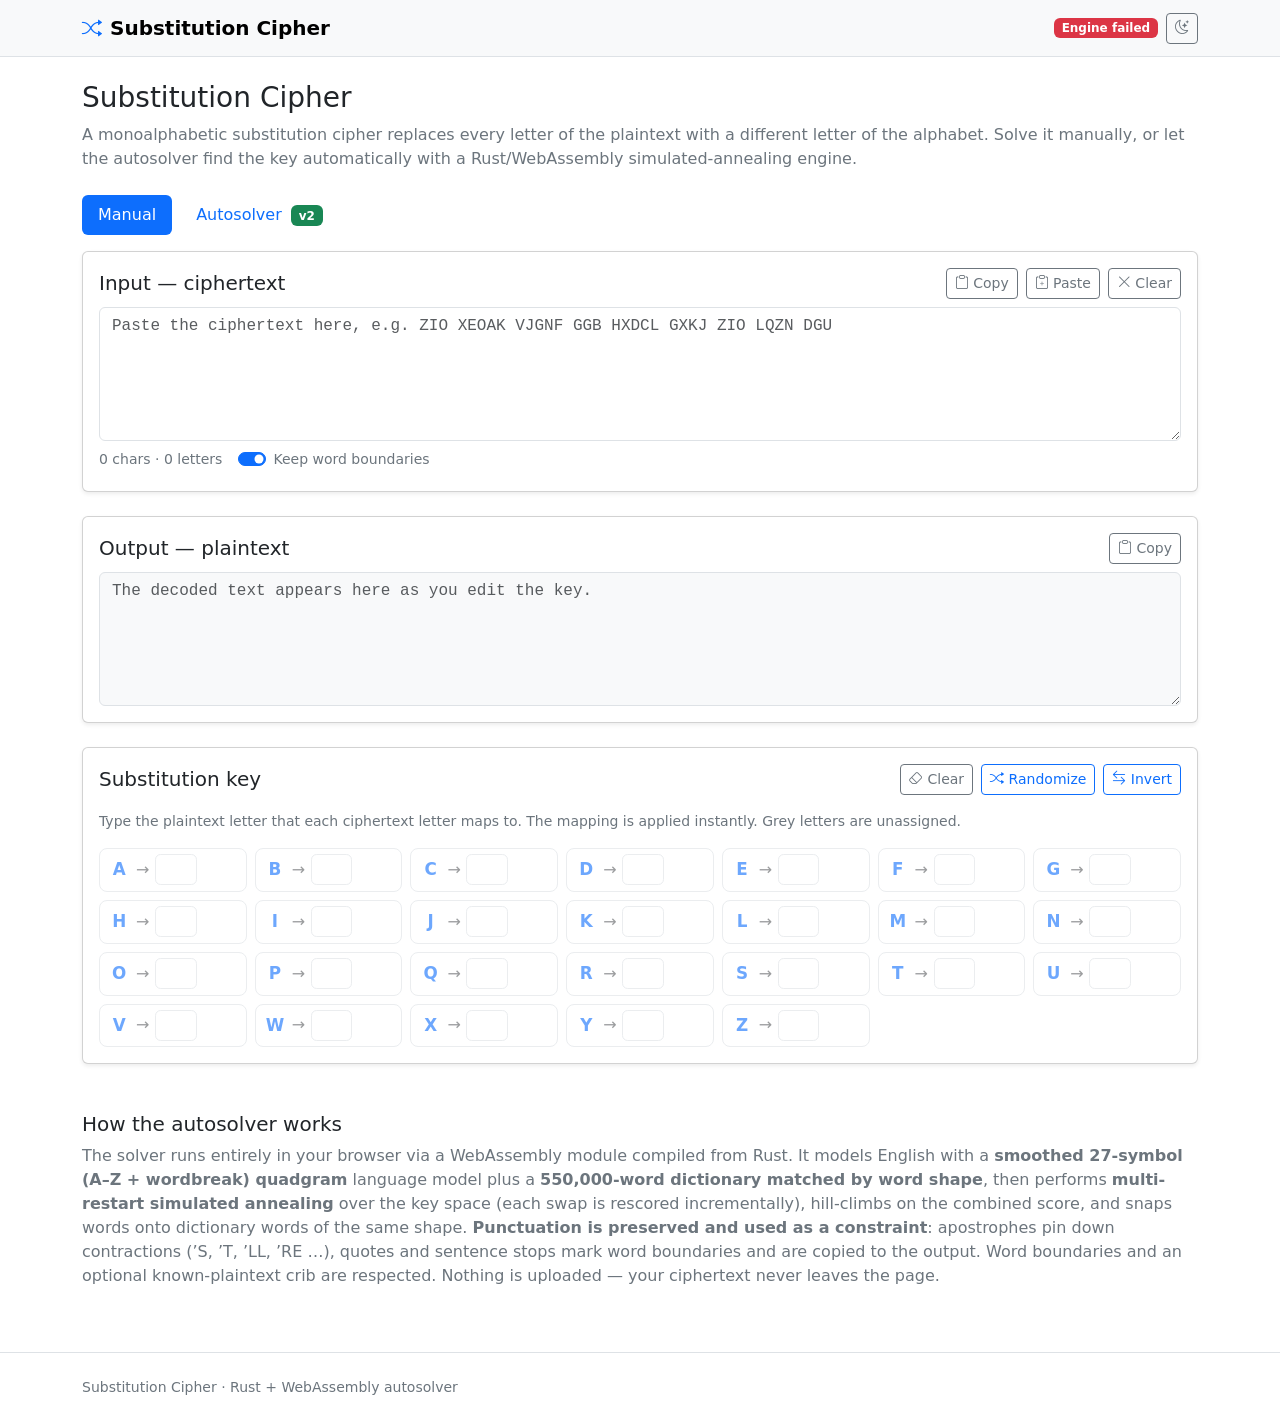
==== current-site/index.html @ 85a7abe1 "Substitution solver: Rust+WASM solver, site, daily puzzle pipeline, Cloudflare automation" ====
<!DOCTYPE html>
<html lang="en" data-bs-theme="light">
<head>
  <meta charset="utf-8">
  <meta name="viewport" content="width=device-width, initial-scale=1">
  <title>Substitution Cipher Solver (Autosolver) — Rust/WASM</title>
  <meta name="description" content="Solve monoalphabetic substitution ciphers automatically with a Rust/WASM simulated-annealing autosolver using smoothed quadgram + dictionary scoring.">
  <link href="https://cdn.jsdelivr.net/npm/bootstrap@5.3.3/dist/css/bootstrap.min.css" rel="stylesheet">
  <link href="https://cdn.jsdelivr.net/npm/bootstrap-icons@1.11.3/font/bootstrap-icons.min.css" rel="stylesheet">
  <link href="style.css" rel="stylesheet">
</head>
<body>
  <nav class="navbar navbar-expand-lg bg-body-tertiary border-bottom sticky-top">
    <div class="container">
      <a class="navbar-brand d-flex align-items-center gap-2" href="#">
        <i class="bi bi-shuffle text-primary"></i>
        <span class="fw-semibold">Substitution Cipher</span>
      </a>
      <div class="d-flex align-items-center gap-2 ms-auto">
        <span class="badge text-bg-secondary" id="engineBadge">Rust · WASM</span>
        <button class="btn btn-sm btn-outline-secondary" id="themeToggle" title="Toggle theme">
          <i class="bi bi-moon-stars"></i>
        </button>
      </div>
    </div>
  </nav>

  <main class="container py-4">
    <header class="mb-4">
      <h1 class="h3">Substitution Cipher</h1>
      <p class="text-secondary mb-0">
        A monoalphabetic substitution cipher replaces every letter of the plaintext with a
        different letter of the alphabet. Solve it manually, or let the autosolver find the key
        automatically with a Rust/WebAssembly simulated-annealing engine.
      </p>
    </header>

    <!-- Tabs -->
    <ul class="nav nav-pills gap-2 mb-3" role="tablist">
      <li class="nav-item" role="presentation">
        <button class="nav-link active" id="manual-tab" data-bs-toggle="tab"
                data-bs-target="#manual" type="button" role="tab">Manual</button>
      </li>
      <li class="nav-item" role="presentation">
        <button class="nav-link" id="autosolver-tab" data-bs-toggle="tab"
                data-bs-target="#autosolver" type="button" role="tab">
          Autosolver <span class="badge text-bg-success ms-1" id="autoBadge">v2</span>
        </button>
      </li>
    </ul>

    <div class="card shadow-sm mb-4">
      <div class="card-body">
        <div class="d-flex align-items-center mb-2">
          <label for="toolInput" class="h5 m-0 me-auto">Input — ciphertext</label>
          <button class="btn btn-outline-secondary btn-sm" id="copyInputBtn"><i class="bi bi-clipboard"></i> Copy</button>
          <button class="btn btn-outline-secondary btn-sm ms-2" id="pasteInputBtn"><i class="bi bi-clipboard-plus"></i> Paste</button>
          <button class="btn btn-outline-secondary btn-sm ms-2" id="clearInputBtn"><i class="bi bi-x-lg"></i> Clear</button>
        </div>
        <textarea id="toolInput" class="form-control font-monospace" rows="5" spellcheck="false"
          placeholder="Paste the ciphertext here, e.g. ZIO XEOAK VJGNF GGB HXDCL GXKJ ZIO LQZN DGU"></textarea>
        <div class="d-flex flex-wrap gap-3 mt-2 small text-secondary">
          <span id="inputStats">0 chars · 0 letters</span>
          <div class="form-check form-switch">
            <input class="form-check-input" type="checkbox" id="delimiterKeep" checked>
            <label class="form-check-label" for="delimiterKeep">Keep word boundaries</label>
          </div>
        </div>
      </div>
    </div>

    <div class="tab-content">
      <!-- ============ MANUAL ============ -->
      <div class="tab-pane fade show active" id="manual" role="tabpanel">
        <div class="card shadow-sm mb-4">
          <div class="card-body">
            <div class="d-flex align-items-center mb-2">
              <span class="h5 m-0 me-auto">Output — plaintext</span>
              <button class="btn btn-outline-secondary btn-sm" id="copyOutputBtn"><i class="bi bi-clipboard"></i> Copy</button>
            </div>
            <textarea id="manualOutput" class="form-control font-monospace" rows="5" readonly
              placeholder="The decoded text appears here as you edit the key."></textarea>
          </div>
        </div>

        <div class="card shadow-sm">
          <div class="card-body">
            <div class="d-flex align-items-center mb-3 flex-wrap gap-2">
              <span class="h5 m-0 me-auto">Substitution key</span>
              <button class="btn btn-sm btn-outline-secondary" id="clearKeyButton"><i class="bi bi-eraser"></i> Clear</button>
              <button class="btn btn-sm btn-outline-primary" id="randomizeKeyButton"><i class="bi bi-shuffle"></i> Randomize</button>
              <button class="btn btn-sm btn-outline-primary" id="invertKeyButton"><i class="bi bi-arrow-left-right"></i> Invert</button>
            </div>
            <p class="text-secondary small">
              Type the plaintext letter that each ciphertext letter maps to. The mapping is applied
              instantly. Grey letters are unassigned.
            </p>
            <div id="keyGrid" class="key-grid"></div>
          </div>
        </div>
      </div>

      <!-- ============ AUTOSOLVER ============ -->
      <div class="tab-pane fade" id="autosolver" role="tabpanel">
        <div class="card shadow-sm mb-4">
          <div class="card-body">
            <div class="row g-3">
              <div class="col-md-4">
                <label class="form-label" for="expectedText">Known plaintext (crib) <span class="text-secondary">optional</span></label>
                <input type="text" class="form-control font-monospace" id="expectedText"
                       placeholder="e.g. THE" spellcheck="false">
                <div class="form-text">A word/phrase you think appears in the plaintext.</div>
              </div>
              <div class="col-md-3">
                <label class="form-label" for="numberOfResults">Results to keep</label>
                <input type="number" class="form-control" id="numberOfResults" value="5" min="1" max="20">
              </div>
              <div class="col-md-2">
                <label class="form-label" for="searchDepth">Search depth</label>
                <input type="number" class="form-control" id="searchDepth" value="12000" min="100" max="200000">
              </div>
              <div class="col-md-3">
                <label class="form-label" for="analysisQuality">Quality</label>
                <select class="form-select" id="analysisQuality">
                  <option value="standard" selected>Standard</option>
                  <option value="high">High (slower, more accurate)</option>
                </select>
              </div>
            </div>

            <div class="d-flex align-items-center gap-2 mt-3">
              <button class="btn btn-primary" id="autosolveButton">
                <span class="spinner-border spinner-border-sm me-2 d-none" id="solveSpinner"></span>
                <i class="bi bi-lightning-charge"></i> Auto Solve
              </button>
              <button class="btn btn-outline-danger d-none" id="stopButton"><i class="bi bi-stop-fill"></i> Stop</button>
              <span class="text-secondary small ms-auto" id="solveStatus">Ready.</span>
            </div>
          </div>
        </div>

        <div id="resultsContainer"></div>
      </div>
    </div>

    <section class="mt-5">
      <h2 class="h5">How the autosolver works</h2>
      <p class="text-secondary">
        The solver runs entirely in your browser via a WebAssembly module compiled from Rust.
        It models English with a <strong>smoothed 27-symbol (A–Z + wordbreak) quadgram</strong>
        language model plus a <strong>550,000-word dictionary matched by word shape</strong>, then
        performs <strong>multi-restart simulated annealing</strong> over the key space (each swap is
        rescored incrementally), hill-climbs on the combined score, and snaps words onto dictionary
        words of the same shape. <strong>Punctuation is preserved and used as a constraint</strong>:
        apostrophes pin down contractions (’S, ’T, ’LL, ’RE …), quotes and sentence stops mark word
        boundaries and are copied to the output. Word boundaries and an optional known-plaintext
        crib are respected. Nothing is uploaded — your ciphertext never leaves the page.
      </p>
    </section>
  </main>

  <footer class="border-top py-4 mt-4">
    <div class="container text-secondary small d-flex flex-wrap gap-3 justify-content-between">
      <span>Substitution Cipher · Rust + WebAssembly autosolver</span>
      <span id="footerStats"></span>
    </div>
  </footer>

  <script src="https://cdn.jsdelivr.net/npm/bootstrap@5.3.3/dist/js/bootstrap.bundle.min.js"></script>
  <script type="module" src="app.js"></script>
</body>
</html>
---- current-site/style.css ----
:root {
  --key-cell-size: 44px;
}

body {
  min-height: 100vh;
}

.font-monospace {
  font-family: "SFMono-Regular", Consolas, "Liberation Mono", Menlo, monospace;
}

.key-grid {
  display: grid;
  grid-template-columns: repeat(auto-fill, minmax(140px, 1fr));
  gap: .5rem;
}

.key-cell {
  display: flex;
  align-items: center;
  gap: .35rem;
  border: 1px solid var(--bs-border-color);
  border-radius: .5rem;
  padding: .35rem .5rem;
  background: var(--bs-body-bg);
}

.key-cell .cipher-letter {
  font-weight: 700;
  font-size: 1.05rem;
  width: 1.4rem;
  text-align: center;
  color: var(--bs-primary);
}

.key-cell .arrow {
  color: var(--bs-secondary-color);
}

.key-cell input {
  width: 2.6rem;
  text-align: center;
  text-transform: uppercase;
  font-weight: 600;
  border: 1px solid var(--bs-border-color);
  border-radius: .35rem;
  background: var(--bs-body-bg);
  color: var(--bs-body-color);
  padding: .15rem;
}

.key-cell input:focus {
  outline: 2px solid var(--bs-primary);
}

.key-cell.unassigned {
  opacity: .6;
}

.result-card {
  border: 1px solid var(--bs-border-color);
  border-radius: .6rem;
  margin-bottom: .75rem;
  overflow: hidden;
}

.result-card .result-head {
  display: flex;
  align-items: center;
  gap: .5rem;
  padding: .5rem .75rem;
  background: var(--bs-tertiary-bg);
  font-size: .85rem;
}

.result-card .result-body {
  padding: .75rem;
  font-family: "SFMono-Regular", Consolas, monospace;
  white-space: pre-wrap;
  word-break: break-word;
}

.result-card.rank-1 {
  border-color: var(--bs-primary);
  box-shadow: 0 0 0 1px var(--bs-primary);
}

.score-badge {
  font-variant-numeric: tabular-nums;
}

textarea[readonly] {
  background: var(--bs-tertiary-bg);
}

@media (max-width: 576px) {
  .key-grid { grid-template-columns: repeat(auto-fill, minmax(110px, 1fr)); }
}
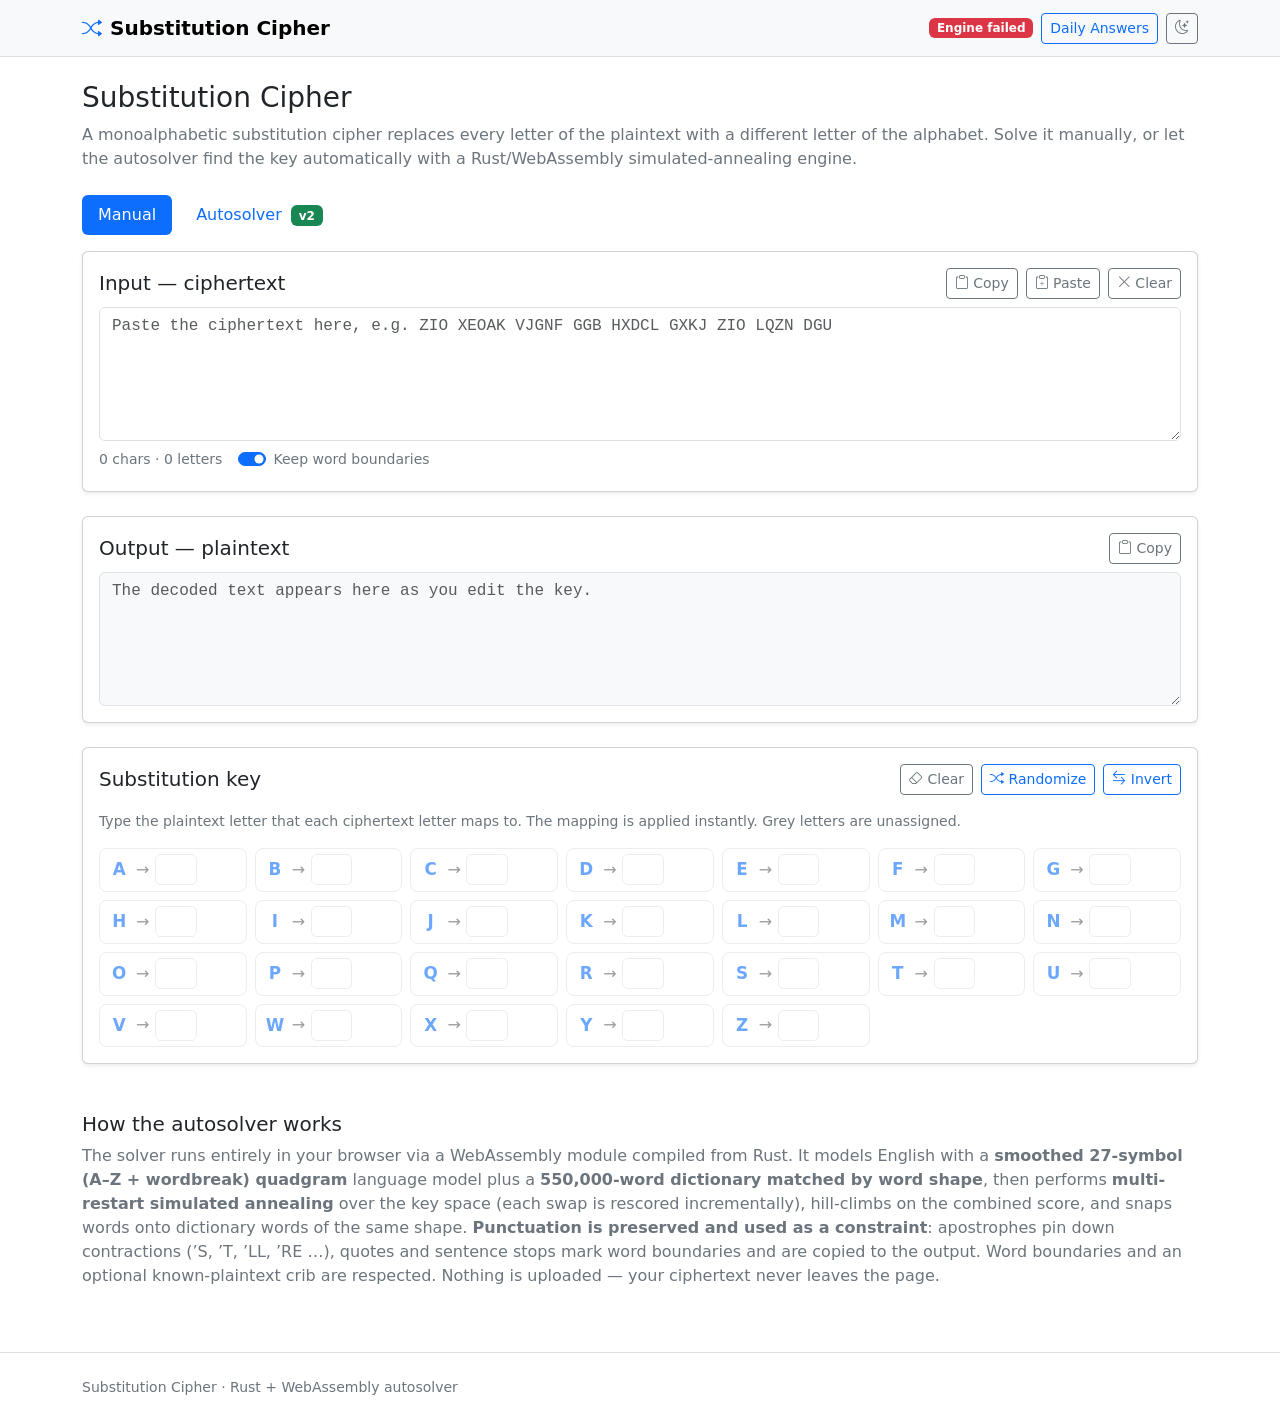
==== commit 4a699dd9: "Static daily answers page: renderer + nav link + workflow rebuild/deploy step" ====
--- a/current-site/index.html
+++ b/current-site/index.html
@@ -18,6 +18,7 @@
       </a>
       <div class="d-flex align-items-center gap-2 ms-auto">
         <span class="badge text-bg-secondary" id="engineBadge">Rust · WASM</span>
+        <a class="btn btn-sm btn-outline-primary" href="answers/">Daily Answers</a>
         <button class="btn btn-sm btn-outline-secondary" id="themeToggle" title="Toggle theme">
           <i class="bi bi-moon-stars"></i>
         </button>
